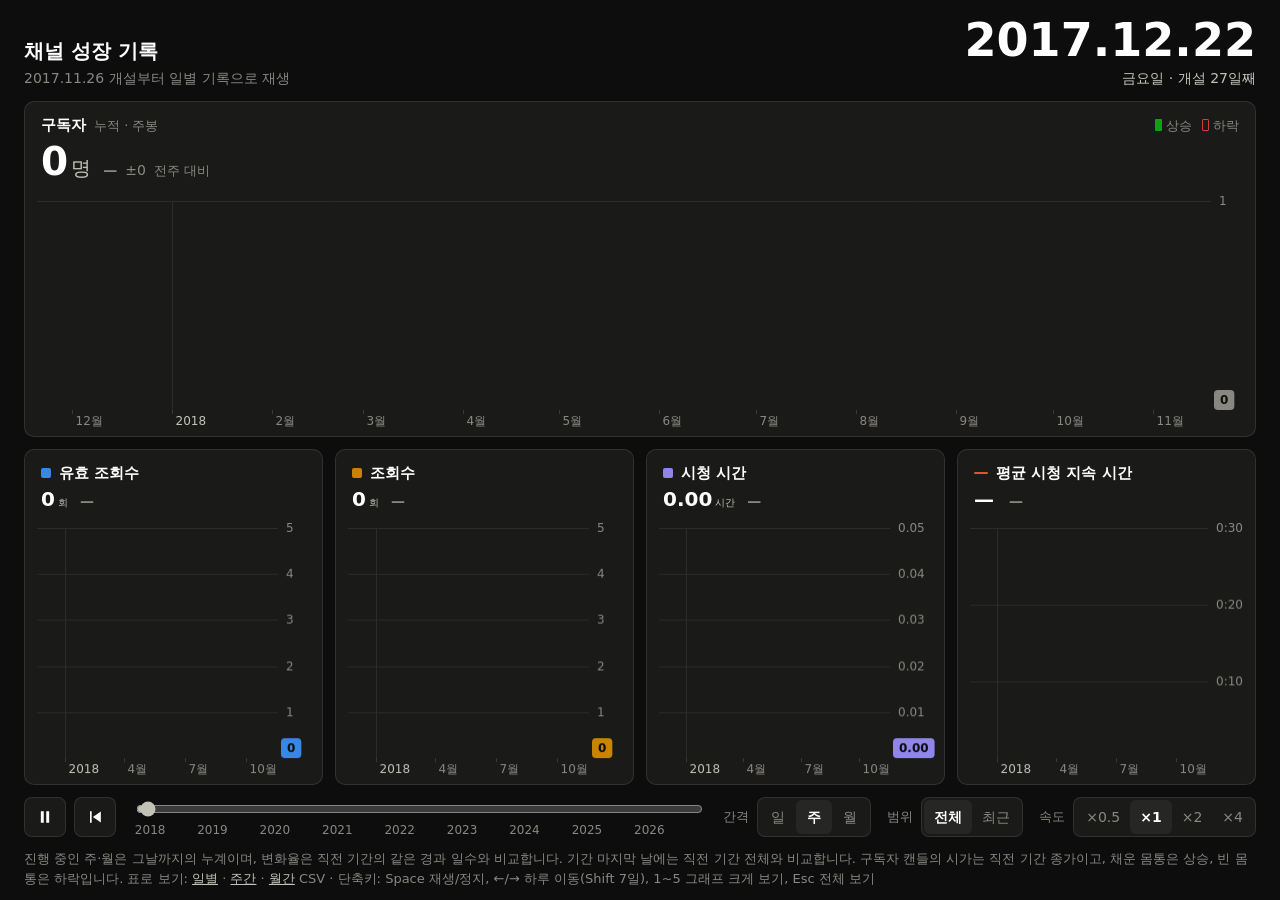
==== index.html @ 020a34bf "채널 성장 기록 그래프 페이지와 데이터셋 추가 - 연도별 채널데이터: 2017-11-26 개설일부터 11-26 기준 1년 단위 일별 원자료 - merge_channel_data.p" ====
<!doctype html>
<html lang="ko">
<head>
  <meta charset="utf-8">
  <meta name="viewport" content="width=device-width, initial-scale=1">
  <title>채널 성장 기록</title>
  <meta name="description" content="2017년 11월 개설 이후 채널의 구독자, 유효 조회수, 조회수, 시청 시간, 평균 시청 지속 시간 변화를 시간 순서대로 재생하는 그래프">
  <link rel="stylesheet" href="css/style.css">
</head>
<body>
  <div class="app">
    <header class="topbar">
      <div class="brand">
        <h1>채널 성장 기록</h1>
        <p>2017.11.26 개설부터 일별 기록으로 재생</p>
      </div>
      <div class="clock">
        <div class="clock-date" id="clockDate">2017.11.26</div>
        <div class="clock-sub"><span id="clockWeekday">일요일</span> · <span id="clockDays">개설 1일째</span></div>
      </div>
    </header>

    <main class="stage" id="stage" aria-label="그래프 5개. 그래프를 누르면 크게 봅니다.">
      <div class="tooltip" id="tooltip" role="status" hidden></div>
    </main>

    <div class="controls" role="group" aria-label="재생 제어">
      <div class="transport">
        <button class="btn btn-icon" id="playBtn" type="button" aria-label="재생">
          <svg class="icon-play" viewBox="0 0 24 24" aria-hidden="true"><path d="M8 5.5v13l10.5-6.5z"/></svg>
          <svg class="icon-pause" viewBox="0 0 24 24" aria-hidden="true"><path d="M7 5h3.5v14H7zM13.5 5H17v14h-3.5z"/></svg>
        </button>
        <button class="btn btn-icon" id="restartBtn" type="button" aria-label="처음부터 재생">
          <svg viewBox="0 0 24 24" aria-hidden="true"><path d="M6 5h2v14H6zM19 5.5v13L9.5 12z"/></svg>
        </button>
      </div>
      <div class="scrub">
        <input type="range" id="scrubber" min="0" max="0" step="1" value="0" aria-label="날짜 이동">
        <div class="scrub-scale" id="scrubScale" aria-hidden="true"></div>
      </div>
      <div class="options">
        <div class="option">
          <span class="option-label" id="intervalLabel">간격</span>
          <div class="seg" role="radiogroup" aria-labelledby="intervalLabel" data-setting="interval">
            <button type="button" role="radio" data-value="day">일</button>
            <button type="button" role="radio" data-value="week">주</button>
            <button type="button" role="radio" data-value="month">월</button>
          </div>
        </div>
        <div class="option">
          <span class="option-label" id="rangeLabel">범위</span>
          <div class="seg" role="radiogroup" aria-labelledby="rangeLabel" data-setting="range">
            <button type="button" role="radio" data-value="all" title="개설일부터 지금까지">전체</button>
            <button type="button" role="radio" data-value="recent" title="일 간격 90일, 주 간격 52주, 월 간격 36개월">최근</button>
          </div>
        </div>
        <div class="option">
          <span class="option-label" id="speedLabel">속도</span>
          <div class="seg" role="radiogroup" aria-labelledby="speedLabel" data-setting="speed">
            <button type="button" role="radio" data-value="15" title="초당 15일">×0.5</button>
            <button type="button" role="radio" data-value="30" title="초당 30일">×1</button>
            <button type="button" role="radio" data-value="60" title="초당 60일">×2</button>
            <button type="button" role="radio" data-value="120" title="초당 120일">×4</button>
          </div>
        </div>
      </div>
    </div>

    <p class="footnote">
      진행 중인 주·월은 그날까지의 누계이며, 변화율은 직전 기간의 같은 경과 일수와 비교합니다. 기간 마지막 날에는 직전 기간 전체와 비교합니다.
      구독자 캔들의 시가는 직전 기간 종가이고, 채운 몸통은 상승, 빈 몸통은 하락입니다.
      표로 보기: <a href="채널데이터_전체기간_병합.csv">일별</a> · <a href="채널데이터_주간집계.csv">주간</a> · <a href="채널데이터_월간집계.csv">월간</a> CSV
      <span class="shortcuts">· 단축키: Space 재생/정지, ←/→ 하루 이동(Shift 7일), 1~5 그래프 크게 보기, Esc 전체 보기</span>
    </p>
  </div>

  <template id="panelTemplate">
    <section class="panel" tabindex="0" role="button" aria-pressed="false">
      <div class="panel-head">
        <div class="panel-title">
          <span class="panel-key" aria-hidden="true"></span>
          <h2 data-ref="title"></h2>
          <span class="panel-sub" data-ref="sub"></span>
          <span class="panel-aside">
            <span class="candle-key" data-ref="legend" hidden><i class="key-up"></i>상승<i class="key-down"></i>하락</span>
            <span class="panel-hint" aria-hidden="true">눌러서 전체 보기</span>
          </span>
        </div>
        <div class="panel-figures">
          <span class="panel-value"><span data-ref="value"></span><span class="panel-unit" data-ref="unit"></span></span>
          <span class="delta" data-ref="delta">
            <span data-ref="rate"></span>
            <span class="delta-change" data-ref="change"></span>
            <span class="delta-basis" data-ref="basis"></span>
          </span>
        </div>
      </div>
      <div class="plot"><canvas aria-hidden="true"></canvas></div>
    </section>
  </template>

  <script src="js/channel-data.js"></script>
  <script src="js/model.js"></script>
  <script src="js/chart.js"></script>
  <script src="js/app.js"></script>
</body>
</html>
---- css/style.css ----
:root {
  color-scheme: dark;
  --font: "Pretendard Variable", Pretendard, -apple-system, BlinkMacSystemFont, "Apple SD Gothic Neo",
    "Malgun Gothic", "Segoe UI", system-ui, sans-serif;

  --page: #0d0d0d;
  --surface: #1a1a19;
  --surface-2: #262625;
  --ink: #ffffff;
  --ink-2: #c3c2b7;
  --muted: #898781;
  --grid: #2c2c2a;
  --axis: #383835;
  --border: rgba(255, 255, 255, 0.1);
  --hover: rgba(255, 255, 255, 0.06);

  /* 상승·하락 (캔들과 변화율) */
  --up: #0ca30c;
  --down: #d03b3b;
  --down-text: #ee6b6b;
  --flat: #898781;

  /* 지표별 색: 검증기 통과 순서 */
  --s-valid: #3987e5;
  --s-views: #c98500;
  --s-hours: #9085e9;
  --s-avg: #d95926;

  --ease: cubic-bezier(0.16, 1, 0.3, 1);
  --move: 420ms;
  --gap: 12px;
}

*,
*::before,
*::after {
  box-sizing: border-box;
}

html,
body {
  margin: 0;
}

body {
  background: var(--page);
  color: var(--ink);
  font-family: var(--font);
  font-size: 16px;
  line-height: 1.5;
  -webkit-font-smoothing: antialiased;
}

.app {
  display: grid;
  grid-template-rows: auto minmax(360px, 1fr) auto auto;
  gap: var(--gap);
  height: 100vh;
  height: 100dvh;
  max-width: 2400px;
  margin: 0 auto;
  padding: 16px 24px 12px;
}

/* ---------- 상단: 제목과 현재 날짜 ---------- */
.topbar {
  display: flex;
  align-items: flex-end;
  justify-content: space-between;
  gap: 16px;
}

.brand h1 {
  margin: 0;
  font-size: 20px;
  font-weight: 600;
  line-height: 1.25;
}

.brand p {
  margin: 4px 0 0;
  font-size: 14px;
  color: var(--muted);
}

.clock {
  text-align: right;
}

.clock-date {
  font-size: clamp(30px, 3.6vw, 52px);
  font-weight: 600;
  line-height: 1.05;
}

.clock-sub {
  margin-top: 4px;
  font-size: 14px;
  color: var(--ink-2);
}

/* ---------- 그래프 무대: 패널 위치는 app.js가 계산 ---------- */
.stage {
  position: relative;
  min-height: 0;
}

.panel {
  position: absolute;
  display: flex;
  flex-direction: column;
  overflow: hidden;
  background: var(--surface);
  border: 1px solid var(--border);
  border-radius: 10px;
  cursor: zoom-in;
  container-type: size;
  transition:
    left var(--move) var(--ease),
    top var(--move) var(--ease),
    width var(--move) var(--ease),
    height var(--move) var(--ease),
    opacity 240ms ease-out;
}

.stage.no-anim .panel {
  transition: none;
}

.panel:focus-visible {
  outline: 2px solid var(--ink-2);
  outline-offset: 2px;
}

.panel.is-focus {
  z-index: 3;
  cursor: zoom-out;
}

.panel.is-lifted {
  z-index: 2;
}

.panel.is-dim {
  opacity: 0.32;
}

.panel.is-dim:hover,
.panel.is-dim:focus-visible {
  opacity: 0.6;
}

.panel-head {
  display: grid;
  gap: 2px;
  padding: 12px 16px 4px;
}

.panel-title {
  display: flex;
  align-items: center;
  gap: 8px;
  min-width: 0;
}

.panel-title h2 {
  margin: 0;
  font-size: 15px;
  font-weight: 600;
  white-space: nowrap;
}

.panel-key {
  flex: none;
  width: 10px;
  height: 10px;
  border-radius: 2px;
  background: var(--key);
}

.panel[data-kind="line"] .panel-key {
  width: 14px;
  height: 2px;
  border-radius: 1px;
}

.panel[data-kind="candle"] .panel-key {
  display: none;
}

.panel-sub {
  min-width: 0;
  overflow: hidden;
  font-size: 13px;
  color: var(--muted);
  white-space: nowrap;
  text-overflow: ellipsis;
}

.panel-aside {
  display: inline-flex;
  align-items: center;
  gap: 16px;
  margin-left: auto;
}

.candle-key {
  display: inline-flex;
  align-items: center;
  gap: 4px;
  font-size: 13px;
  color: var(--muted);
  white-space: nowrap;
}

.candle-key[hidden] {
  display: none;
}

.candle-key i {
  display: inline-block;
  width: 7px;
  height: 12px;
  margin-left: 6px;
  border-radius: 1px;
}

.key-up {
  background: var(--up);
}

.key-down {
  border: 1.5px solid var(--down);
}

.panel-hint {
  display: none;
  font-size: 13px;
  color: var(--muted);
  white-space: nowrap;
}

.panel.is-focus .panel-hint {
  display: inline;
}

.panel-figures {
  display: flex;
  flex-wrap: wrap;
  align-items: baseline;
  column-gap: 12px;
}

.panel-value {
  font-size: clamp(20px, 2.2cqw + 12px, 40px);
  font-weight: 600;
  line-height: 1.2;
  white-space: nowrap;
}

.panel-unit {
  margin-left: 3px;
  font-size: 0.5em;
  font-weight: 500;
  color: var(--ink-2);
}

.delta {
  display: inline-flex;
  align-items: baseline;
  gap: 8px;
  font-size: 14px;
  font-weight: 600;
  white-space: nowrap;
}

.delta.is-up {
  color: var(--up);
}

.delta.is-down {
  color: var(--down-text);
}

.delta.is-flat,
.delta.is-none {
  color: var(--muted);
}

.delta-change {
  font-weight: 500;
}

.delta-basis {
  font-size: 13px;
  font-weight: 400;
  color: var(--muted);
}

.plot {
  position: relative;
  flex: 1;
  min-height: 0;
}

.plot canvas {
  position: absolute;
  inset: 0;
  display: block;
  width: 100%;
  height: 100%;
}

/* 작은 패널(포커스 모드의 하단 줄, 휴대폰): 제목·값·변화율만 */
@container (max-height: 200px) {
  .panel-head {
    padding: 8px 10px 2px;
    gap: 0;
  }

  .panel-title h2 {
    font-size: 13px;
  }

  .panel-sub,
  .candle-key,
  .delta-change,
  .delta-basis {
    display: none;
  }

  .panel-value {
    font-size: 18px;
  }

  .delta {
    font-size: 13px;
  }
}

@container (max-width: 300px) {
  .panel-sub,
  .candle-key,
  .delta-basis {
    display: none;
  }
}

@container (max-width: 180px) {
  .delta-change {
    display: none;
  }

  .panel-title h2 {
    overflow: hidden;
    text-overflow: ellipsis;
  }
}

/* ---------- 툴팁 ---------- */
.tooltip {
  position: absolute;
  top: 0;
  left: 0;
  z-index: 10;
  min-width: 240px;
  padding: 10px 12px;
  background: var(--surface-2);
  border: 1px solid var(--border);
  border-radius: 8px;
  box-shadow: 0 8px 24px rgba(0, 0, 0, 0.35);
  font-size: 13px;
  line-height: 1.4;
  pointer-events: none;
}

.tooltip[hidden] {
  display: none;
}

.tt-title {
  display: flex;
  justify-content: space-between;
  gap: 16px;
  margin-bottom: 6px;
  font-weight: 600;
}

.tt-basis {
  font-weight: 400;
  color: var(--muted);
}

.tt-grid {
  display: grid;
  grid-template-columns: 12px 1fr auto auto;
  align-items: center;
  gap: 4px 10px;
}

.tt-row {
  display: contents;
}

.tt-key {
  width: 12px;
  height: 2px;
  border-radius: 1px;
  background: var(--key);
}

.tt-label {
  color: var(--ink-2);
}

.tt-value {
  font-weight: 600;
  text-align: right;
  font-variant-numeric: tabular-nums;
}

.tt-rate {
  text-align: right;
  white-space: nowrap;
  font-variant-numeric: tabular-nums;
}

.tt-rate.is-up {
  color: var(--up);
}

.tt-rate.is-down {
  color: var(--down-text);
}

.tt-rate.is-flat,
.tt-rate.is-none {
  color: var(--muted);
}

.tt-note {
  grid-column: 2 / -1;
  color: var(--muted);
  font-size: 12px;
}

/* ---------- 하단: 재생 제어 ---------- */
.controls {
  display: flex;
  flex-wrap: wrap;
  align-items: center;
  gap: 12px 20px;
}

.transport {
  display: flex;
  gap: 8px;
}

.btn {
  display: inline-flex;
  align-items: center;
  justify-content: center;
  height: 40px;
  min-width: 40px;
  padding: 0 10px;
  border: 1px solid var(--border);
  border-radius: 8px;
  background: var(--surface);
  color: var(--ink);
  font: inherit;
  cursor: pointer;
  transition: background-color 150ms ease-out;
}

.btn:hover {
  background: var(--surface-2);
}

.btn:focus-visible,
.seg button:focus-visible,
.scrub input:focus-visible {
  outline: 2px solid var(--ink-2);
  outline-offset: 2px;
}

.btn svg {
  width: 20px;
  height: 20px;
  fill: currentColor;
}

.btn .icon-pause,
.btn.is-playing .icon-play {
  display: none;
}

.btn.is-playing .icon-pause {
  display: block;
}

.scrub {
  position: relative;
  flex: 1 1 320px;
  min-width: 0;
}

.scrub input {
  display: block;
  width: 100%;
  height: 24px;
  margin: 0;
  accent-color: var(--ink-2);
  cursor: pointer;
}

.scrub-scale {
  position: relative;
  height: 16px;
  margin: 0 8px;
  font-size: 12px;
  color: var(--muted);
}

.scrub-scale span {
  position: absolute;
  transform: translateX(-50%);
}

.options {
  display: flex;
  flex-wrap: wrap;
  gap: 8px 16px;
}

.option {
  display: flex;
  align-items: center;
  gap: 8px;
}

.option-label {
  font-size: 13px;
  color: var(--muted);
}

.seg {
  display: inline-flex;
  padding: 2px;
  background: var(--surface);
  border: 1px solid var(--border);
  border-radius: 8px;
}

.seg button {
  height: 34px;
  min-width: 36px;
  padding: 0 10px;
  border: 0;
  border-radius: 6px;
  background: transparent;
  color: var(--muted);
  font: inherit;
  font-size: 14px;
  cursor: pointer;
  transition: background-color 150ms ease-out, color 150ms ease-out;
}

.seg button:hover {
  color: var(--ink);
}

.seg button[aria-checked="true"] {
  background: var(--surface-2);
  color: var(--ink);
  font-weight: 600;
}

.footnote {
  margin: 0;
  font-size: 13px;
  line-height: 1.5;
  color: var(--muted);
}

.footnote a {
  color: var(--ink-2);
}

@media (max-width: 760px) {
  :root {
    --gap: 8px;
  }

  .app {
    padding: 12px 12px 10px;
  }

  .brand h1 {
    font-size: 17px;
  }

  .brand p,
  .scrub-scale,
  .shortcuts,
  .option-label {
    display: none;
  }

  .clock-date {
    font-size: 26px;
  }

  .clock-sub {
    font-size: 13px;
  }

  .controls {
    column-gap: 12px;
  }

  .scrub {
    flex: 1 1 0;
  }

  .options {
    width: 100%;
    justify-content: space-between;
  }
}

@media (max-height: 640px) {
  .app {
    height: auto;
    min-height: 100dvh;
    grid-template-rows: auto 520px auto auto;
  }
}

@media (prefers-reduced-motion: reduce) {
  :root {
    --move: 1ms;
  }
}
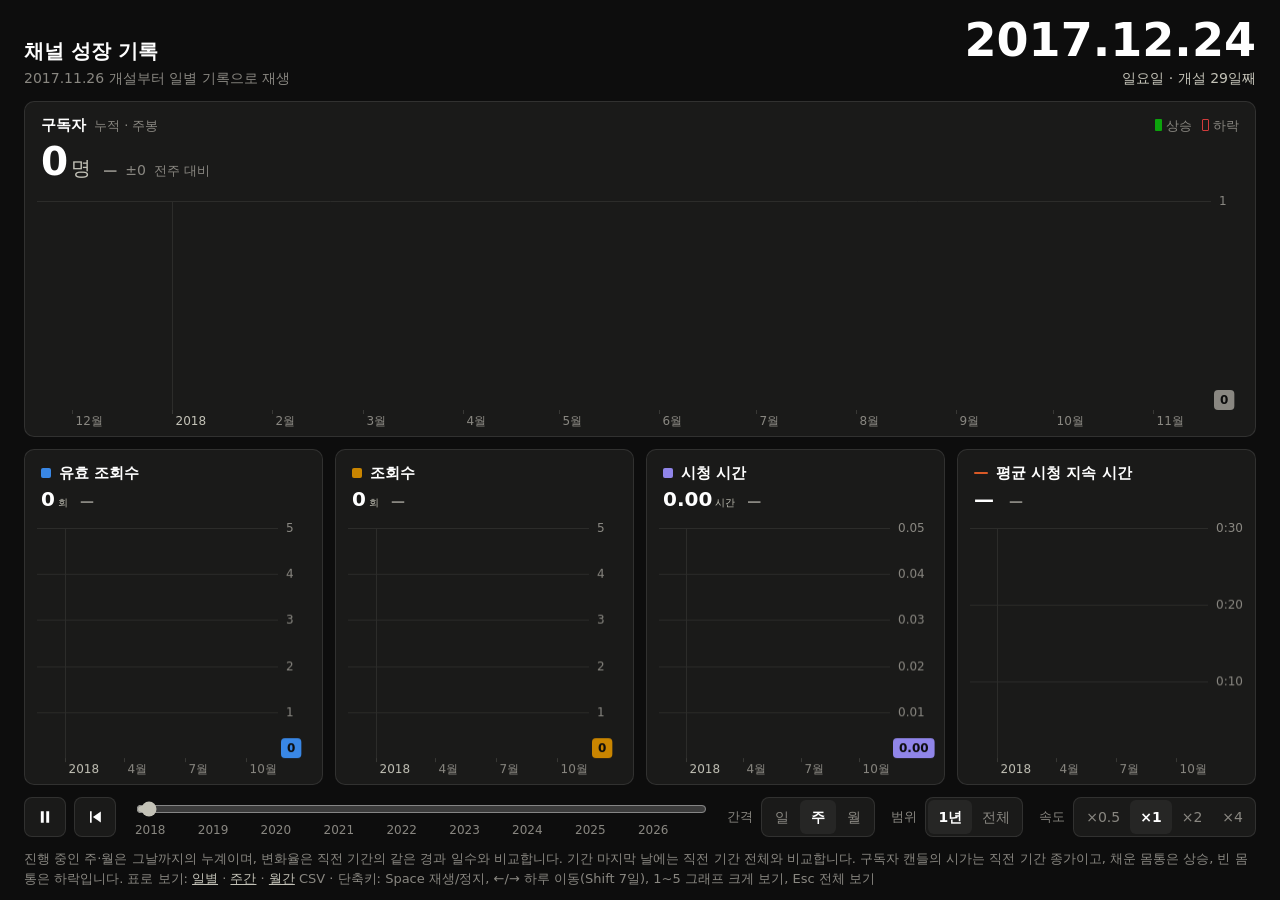
==== commit 015e60cd: "그래프 표시 범위를 1년 창으로 바꾸고 재생에 따라 이동 전체 기간을 한 화면에 넣으면 3~4년째부터 캔들이 너무 작아져 읽기 어려웠다. 기본 범위를 약 1년(주 52개, 일 36" ====
--- a/index.html
+++ b/index.html
@@ -50,8 +50,8 @@
         <div class="option">
           <span class="option-label" id="rangeLabel">범위</span>
           <div class="seg" role="radiogroup" aria-labelledby="rangeLabel" data-setting="range">
-            <button type="button" role="radio" data-value="all" title="개설일부터 지금까지">전체</button>
-            <button type="button" role="radio" data-value="recent" title="일 간격 90일, 주 간격 52주, 월 간격 36개월">최근</button>
+            <button type="button" role="radio" data-value="year" title="최근 1년만 보여 주고, 재생에 따라 1년 창이 함께 이동">1년</button>
+            <button type="button" role="radio" data-value="all" title="개설일부터 지금까지 한 화면에">전체</button>
           </div>
         </div>
         <div class="option">
